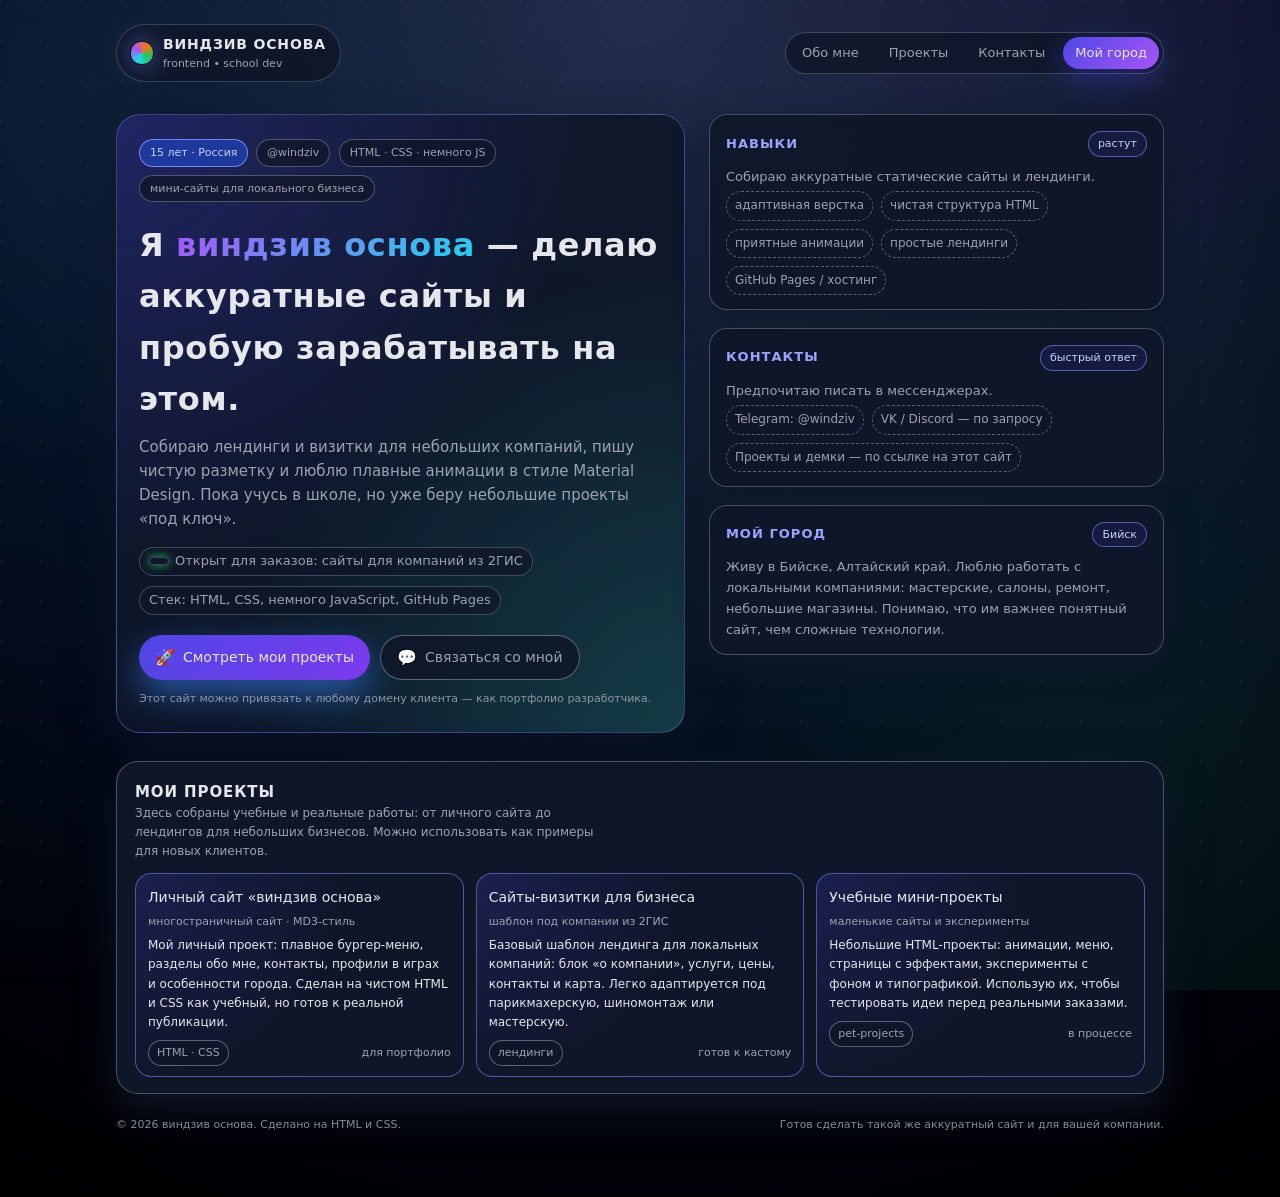
==== index.html @ e1c10ffa "upload index" ====
<!DOCTYPE html>
<html lang="ru">
<head>
  <meta charset="UTF-8" />
  <title>виндзив основа — портфолио</title>
  <meta name="viewport" content="width=device-width, initial-scale=1" />
  <style>
    :root {
      --bg: #050816;
      --bg-elevated: #0b1020;
      --accent: #7c3aed;
      --accent-soft: rgba(124, 58, 237, 0.15);
      --text-main: #e5e7eb;
      --text-muted: #9ca3af;
      --border-soft: rgba(148, 163, 184, 0.3);
      --radius-lg: 18px;
      --radius-full: 999px;
      --shadow-soft: 0 18px 45px rgba(15, 23, 42, 0.75);
      --blur-bg: blur(12px);
    }

    * {
      box-sizing: border-box;
      margin: 0;
      padding: 0;
    }

    body {
      font-family: system-ui, -apple-system, BlinkMacSystemFont, "SF Pro Text",
        "Segoe UI", sans-serif;
      background: radial-gradient(circle at top, #1d243d, #020617 55%, #000 100%);
      color: var(--text-main);
      line-height: 1.6;
      min-height: 100vh;
      -webkit-font-smoothing: antialiased;
      position: relative;
      overflow-x: hidden;
    }

    /* Фон с «частицами» */
    body::before {
      content: "";
      position: fixed;
      inset: -10%;
      background:
        radial-gradient(circle at 10% 20%, rgba(56, 189, 248, 0.14), transparent 55%),
        radial-gradient(circle at 80% 0%, rgba(129, 140, 248, 0.14), transparent 55%),
        radial-gradient(circle at 80% 80%, rgba(52, 211, 153, 0.14), transparent 55%);
      opacity: 0.75;
      pointer-events: none;
      z-index: -2;
    }

    body::after {
      content: "";
      position: fixed;
      inset: 0;
      background-image:
        radial-gradient(circle at 1px 1px, rgba(148, 163, 184, 0.18) 1px, transparent 0);
      background-size: 40px 40px;
      opacity: 0.4;
      pointer-events: none;
      z-index: -1;
    }

    .app-shell {
      max-width: 1080px;
      margin: 0 auto;
      padding: 24px 16px 64px;
    }

    header {
      display: flex;
      align-items: center;
      justify-content: space-between;
      gap: 16px;
      margin-bottom: 32px;
    }

    .logo-pill {
      display: inline-flex;
      align-items: center;
      gap: 10px;
      padding: 8px 14px;
      background: rgba(15, 23, 42, 0.9);
      border-radius: var(--radius-full);
      border: 1px solid var(--border-soft);
      backdrop-filter: var(--blur-bg);
    }

    .logo-mark {
      width: 22px;
      height: 22px;
      border-radius: 10px;
      background: conic-gradient(
        from 210deg,
        #22d3ee,
        #a855f7,
        #f97316,
        #22c55e,
        #22d3ee
      );
      box-shadow: 0 0 0 1px rgba(15, 23, 42, 0.9),
        0 0 25px rgba(129, 140, 248, 0.65);
    }

    .logo-text {
      display: flex;
      flex-direction: column;
    }

    .logo-title {
      font-size: 14px;
      font-weight: 600;
      letter-spacing: 0.06em;
      text-transform: uppercase;
    }

    .logo-sub {
      font-size: 11px;
      color: var(--text-muted);
    }

    nav {
      display: flex;
      align-items: center;
      gap: 6px;
      padding: 4px;
      border-radius: 999px;
      background: rgba(15, 23, 42, 0.85);
      border: 1px solid rgba(148, 163, 184, 0.35);
      backdrop-filter: var(--blur-bg);
    }

    nav a {
      font-size: 13px;
      color: var(--text-muted);
      text-decoration: none;
      padding: 6px 12px;
      border-radius: 999px;
      transition: color 0.2s ease, background 0.2s ease;
    }

    nav a:hover {
      color: #e5e7eb;
      background: rgba(148, 163, 184, 0.18);
    }

    nav a.primary {
      background: linear-gradient(135deg, #4f46e5, #a855f7);
      color: #e5e7eb;
      font-weight: 500;
      box-shadow: 0 10px 30px rgba(79, 70, 229, 0.4);
    }

    main {
      display: grid;
      grid-template-columns: minmax(0, 1.25fr) minmax(0, 1fr);
      gap: 24px;
    }

    @media (max-width: 840px) {
      main {
        grid-template-columns: minmax(0, 1fr);
      }

      header {
        flex-direction: column;
        align-items: flex-start;
      }

      nav {
        width: 100%;
        justify-content: space-between;
      }
    }

    /* Hero блок */
    .hero-card {
      border-radius: 24px;
      padding: 24px 22px;
      background: radial-gradient(circle at top left, rgba(79, 70, 229, 0.3), transparent 55%), 
                  radial-gradient(circle at bottom right, rgba(45, 212, 191, 0.2), transparent 55%), 
                  rgba(15, 23, 42, 0.92);
      border: 1px solid rgba(129, 140, 248, 0.38);
      box-shadow: var(--shadow-soft);
      position: relative;
      overflow: hidden;
    }

    .hero-chip-row {
      display: flex;
      flex-wrap: wrap;
      gap: 8px;
      margin-bottom: 18px;
    }

    .chip {
      font-size: 11px;
      padding: 4px 10px;
      border-radius: 999px;
      border: 1px solid rgba(148, 163, 184, 0.45);
      color: var(--text-muted);
      background: rgba(15, 23, 42, 0.8);
      backdrop-filter: blur(10px);
    }

    .chip.accent {
      border-color: rgba(129, 140, 248, 0.9);
      color: #c7d2fe;
      background: rgba(30, 64, 175, 0.8);
    }

    .hero-title {
      font-size: clamp(26px, 3.1vw, 32px);
      font-weight: 650;
      letter-spacing: 0.02em;
      margin-bottom: 10px;
    }

    .hero-title span {
      background: linear-gradient(135deg, #a855f7, #22d3ee);
      -webkit-background-clip: text;
      color: transparent;
    }

    .hero-subtitle {
      font-size: 15px;
      color: var(--text-muted);
      margin-bottom: 16px;
      max-width: 520px;
    }

    .hero-subtitle strong {
      font-weight: 600;
      color: #e5e7eb;
    }

    .hero-meta {
      display: flex;
      flex-wrap: wrap;
      gap: 10px;
      margin-bottom: 20px;
      font-size: 13px;
      color: var(--text-muted);
    }

    .hero-meta span {
      display: inline-flex;
      align-items: center;
      gap: 6px;
      padding: 3px 9px;
      border-radius: 999px;
      background: rgba(15, 23, 42, 0.75);
      border: 1px solid rgba(148, 163, 184, 0.35);
    }

    .status-dot {
      width: 7px;
      height: 7px;
      border-radius: 999px;
      background: #22c55e;
      box-shadow: 0 0 10px rgba(34, 197, 94, 0.9);
    }

    .hero-actions {
      display: flex;
      flex-wrap: wrap;
      gap: 10px;
      margin-bottom: 10px;
    }

    .btn {
      border-radius: 999px;
      padding: 9px 16px;
      font-size: 14px;
      border: none;
      cursor: pointer;
      display: inline-flex;
      align-items: center;
      gap: 8px;
      text-decoration: none;
      transition: transform 0.15s ease, box-shadow 0.15s ease, background 0.15s ease, opacity 0.15s ease;
      white-space: nowrap;
    }

    .btn-primary {
      background: linear-gradient(135deg, #4f46e5, #7c3aed);
      color: #e5e7eb;
      box-shadow: 0 14px 35px rgba(59, 130, 246, 0.6);
      font-weight: 500;
    }

    .btn-primary:hover {
      transform: translateY(-1px);
      box-shadow: 0 20px 45px rgba(59, 130, 246, 0.75);
    }

    .btn-ghost {
      background: rgba(15, 23, 42, 0.85);
      color: var(--text-muted);
      border: 1px solid rgba(148, 163, 184, 0.55);
    }

    .btn-ghost:hover {
      background: rgba(15, 23, 42, 0.95);
      color: #e5e7eb;
    }

    .btn-icon {
      font-size: 16px;
    }

    .hero-footnote {
      font-size: 11px;
      color: var(--text-muted);
      opacity: 0.9;
    }

    /* Правая колонка */
    .side-column {
      display: flex;
      flex-direction: column;
      gap: 18px;
    }

    .card {
      border-radius: var(--radius-lg);
      padding: 16px 16px 14px;
      background: rgba(15, 23, 42, 0.95);
      border: 1px solid rgba(148, 163, 184, 0.4);
      box-shadow: 0 10px 30px rgba(15, 23, 42, 0.9);
      backdrop-filter: blur(12px);
    }

    .card-header {
      display: flex;
      align-items: center;
      justify-content: space-between;
      margin-bottom: 10px;
      gap: 10px;
    }

    .card-title {
      font-size: 13px;
      font-weight: 600;
      text-transform: uppercase;
      letter-spacing: 0.08em;
      color: #9ca3ff;
    }

    .card-tag {
      font-size: 11px;
      padding: 3px 9px;
      border-radius: 999px;
      background: rgba(79, 70, 229, 0.12);
      border: 1px solid rgba(129, 140, 248, 0.6);
      color: #c7d2fe;
    }

    .card-body {
      font-size: 13px;
      color: var(--text-main);
    }

    .muted {
      color: var(--text-muted);
    }

    .list-plain {
      list-style: none;
      padding: 0;
      margin: 4px 0 0;
      display: flex;
      flex-wrap: wrap;
      gap: 8px;
    }

    .list-plain li {
      font-size: 12px;
      padding: 4px 8px;
      border-radius: 999px;
      background: rgba(15, 23, 42, 0.9);
      border: 1px dashed rgba(148, 163, 184, 0.55);
      color: var(--text-muted);
    }

    /* Секция проектов */
    .section {
      margin-top: 28px;
      border-radius: 22px;
      padding: 18px 18px 16px;
      background: rgba(15, 23, 42, 0.96);
      border: 1px solid rgba(148, 163, 184, 0.45);
      box-shadow: 0 16px 40px rgba(15, 23, 42, 0.9);
      backdrop-filter: blur(14px);
    }

    .section-header {
      display: flex;
      align-items: center;
      justify-content: space-between;
      gap: 10px;
      margin-bottom: 12px;
    }

    .section-title {
      font-size: 15px;
      font-weight: 600;
      letter-spacing: 0.06em;
      text-transform: uppercase;
    }

    .section-sub {
      font-size: 12px;
      color: var(--text-muted);
      max-width: 480px;
    }

    .projects-grid {
      display: grid;
      grid-template-columns: repeat(auto-fit, minmax(230px, 1fr));
      gap: 12px;
      margin-top: 10px;
    }

    .project-card {
      position: relative;
      border-radius: 16px;
      padding: 12px 12px 10px;
      background: radial-gradient(circle at top left, rgba(79, 70, 229, 0.2), transparent 55%),
                  rgba(15, 23, 42, 0.98);
      border: 1px solid rgba(129, 140, 248, 0.55);
      overflow: hidden;
    }

    .project-name {
      font-size: 14px;
      font-weight: 500;
      margin-bottom: 4px;
    }

    .project-type {
      font-size: 11px;
      color: var(--text-muted);
      margin-bottom: 6px;
    }

    .project-desc {
      font-size: 12px;
      color: var(--text-main);
      margin-bottom: 8px;
    }

    .project-meta {
      display: flex;
      justify-content: space-between;
      align-items: center;
      font-size: 11px;
      color: var(--text-muted);
    }

    .pill {
      padding: 3px 8px;
      border-radius: 999px;
      background: rgba(15, 23, 42, 0.9);
      border: 1px solid rgba(148, 163, 184, 0.55);
    }

    .links-row {
      display: flex;
      flex-wrap: wrap;
      gap: 6px;
      margin-top: 6px;
    }

    .link-chip {
      font-size: 11px;
      padding: 3px 9px;
      border-radius: 999px;
      color: #c7d2fe;
      background: rgba(30, 64, 175, 0.85);
      border: 1px solid rgba(129, 140, 248, 0.8);
      text-decoration: none;
    }

    .link-chip:hover {
      opacity: 0.9;
    }

    footer {
      margin-top: 22px;
      font-size: 11px;
      color: var(--text-muted);
      display: flex;
      align-items: center;
      justify-content: space-between;
      gap: 10px;
      opacity: 0.85;
    }

    footer a {
      color: #a5b4fc;
      text-decoration: none;
      font-size: 11px;
    }

    footer a:hover {
      text-decoration: underline;
    }
  </style>
</head>
<body>
  <div class="app-shell">
    <header>
      <div class="logo-pill">
        <div class="logo-mark"></div>
        <div class="logo-text">
          <span class="logo-title">виндзив основа</span>
          <span class="logo-sub">frontend • school dev</span>
        </div>
      </div>
      <nav>
        <a href="#about">Обо мне</a>
        <a href="#projects">Проекты</a>
        <a href="#contact">Контакты</a>
        <a href="#city" class="primary">Мой город</a>
      </nav>
    </header>

    <main>
      <!-- Левая большая карточка -->
      <section class="hero-card" id="about">
        <div class="hero-chip-row">
          <span class="chip accent">15 лет · Россия</span>
          <span class="chip">@windziv</span>
          <span class="chip">HTML · CSS · немного JS</span>
          <span class="chip">мини‑сайты для локального бизнеса</span>
        </div>

        <h1 class="hero-title">
          Я <span>виндзив основа</span> — делаю аккуратные сайты и пробую зарабатывать на этом.
        </h1>
        <p class="hero-subtitle">
          Собираю лендинги и визитки для небольших компаний, пишу чистую разметку и люблю
          плавные анимации в стиле Material Design. Пока учусь в школе, но уже беру
          небольшие проекты «под ключ».
        </p>

        <div class="hero-meta">
          <span>
            <span class="status-dot"></span>
            Открыт для заказов: сайты для компаний из 2ГИС
          </span>
          <span>Стек: HTML, CSS, немного JavaScript, GitHub Pages</span>
        </div>

        <div class="hero-actions">
          <a href="#projects" class="btn btn-primary">
            <span class="btn-icon">🚀</span>
            <span>Смотреть мои проекты</span>
          </a>
          <a href="#contact" class="btn btn-ghost">
            <span class="btn-icon">💬</span>
            <span>Связаться со мной</span>
          </a>
        </div>

        <p class="hero-footnote">
          Этот сайт можно привязать к любому домену клиента — как портфолио разработчика.
        </p>
      </section>

      <!-- Правая колонка -->
      <aside class="side-column">
        <div class="card">
          <div class="card-header">
            <h2 class="card-title">Навыки</h2>
            <span class="card-tag">растут</span>
          </div>
          <div class="card-body">
            <p class="muted">Собираю аккуратные статические сайты и лендинги.</p>
            <ul class="list-plain">
              <li>адаптивная верстка</li>
              <li>чистая структура HTML</li>
              <li>приятные анимации</li>
              <li>простые лендинги</li>
              <li>GitHub Pages / хостинг</li>
            </ul>
          </div>
        </div>

        <div class="card" id="contact">
          <div class="card-header">
            <h2 class="card-title">Контакты</h2>
            <span class="card-tag">быстрый ответ</span>
          </div>
          <div class="card-body">
            <p class="muted">Предпочитаю писать в мессенджерах.</p>
            <ul class="list-plain">
              <li>Telegram: @windziv</li>
              <li>VK / Discord — по запросу</li>
              <li>Проекты и демки — по ссылке на этот сайт</li>
            </ul>
          </div>
        </div>

        <div class="card" id="city">
          <div class="card-header">
            <h2 class="card-title">Мой город</h2>
            <span class="card-tag">Бийск</span>
          </div>
          <div class="card-body">
            <p class="muted">
              Живу в Бийске, Алтайский край. Люблю работать с локальными компаниями: 
              мастерские, салоны, ремонт, небольшие магазины. Понимаю, что им важнее
              понятный сайт, чем сложные технологии.
            </p>
          </div>
        </div>
      </aside>
    </main>

    <!-- Секция проектов -->
    <section class="section" id="projects">
      <div class="section-header">
        <div>
          <h2 class="section-title">Мои проекты</h2>
          <p class="section-sub">
            Здесь собраны учебные и реальные работы: от личного сайта до лендингов
            для небольших бизнесов. Можно использовать как примеры для новых клиентов.
          </p>
        </div>
      </div>

      <div class="projects-grid">
        <article class="project-card">
          <h3 class="project-name">Личный сайт «виндзив основа»</h3>
          <p class="project-type">многостраничный сайт · MD3‑стиль</p>
          <p class="project-desc">
            Мой личный проект: плавное бургер‑меню, разделы обо мне, контакты, профили
            в играх и особенности города. Сделан на чистом HTML и CSS как учебный,
            но готов к реальной публикации.
          </p>
          <div class="project-meta">
            <span class="pill">HTML · CSS</span>
            <span>для портфолио</span>
          </div>
        </article>

        <article class="project-card">
          <h3 class="project-name">Сайты‑визитки для бизнеса</h3>
          <p class="project-type">шаблон под компании из 2ГИС</p>
          <p class="project-desc">
            Базовый шаблон лендинга для локальных компаний: блок «о компании»,
            услуги, цены, контакты и карта. Легко адаптируется под парикмахерскую,
            шиномонтаж или мастерскую.
          </p>
          <div class="project-meta">
            <span class="pill">лендинги</span>
            <span>готов к кастому</span>
          </div>
        </article>

        <article class="project-card">
          <h3 class="project-name">Учебные мини‑проекты</h3>
          <p class="project-type">маленькие сайты и эксперименты</p>
          <p class="project-desc">
            Небольшие HTML‑проекты: анимации, меню, страницы с эффектами,
            эксперименты с фоном и типографикой. Использую их, чтобы тестировать
            идеи перед реальными заказами.
          </p>
          <div class="project-meta">
            <span class="pill">pet‑projects</span>
            <span>в процессе</span>
          </div>
        </article>
      </div>
    </section>

    <footer>
      <span>© <span id="year"></span> виндзив основа. Сделано на HTML и CSS.</span>
      <span>Готов сделать такой же аккуратный сайт и для вашей компании.</span>
    </footer>
  </div>

  <script>
    // Текущий год в футере
    document.getElementById("year").textContent = new Date().getFullYear();
  </script>
</body>
</html>
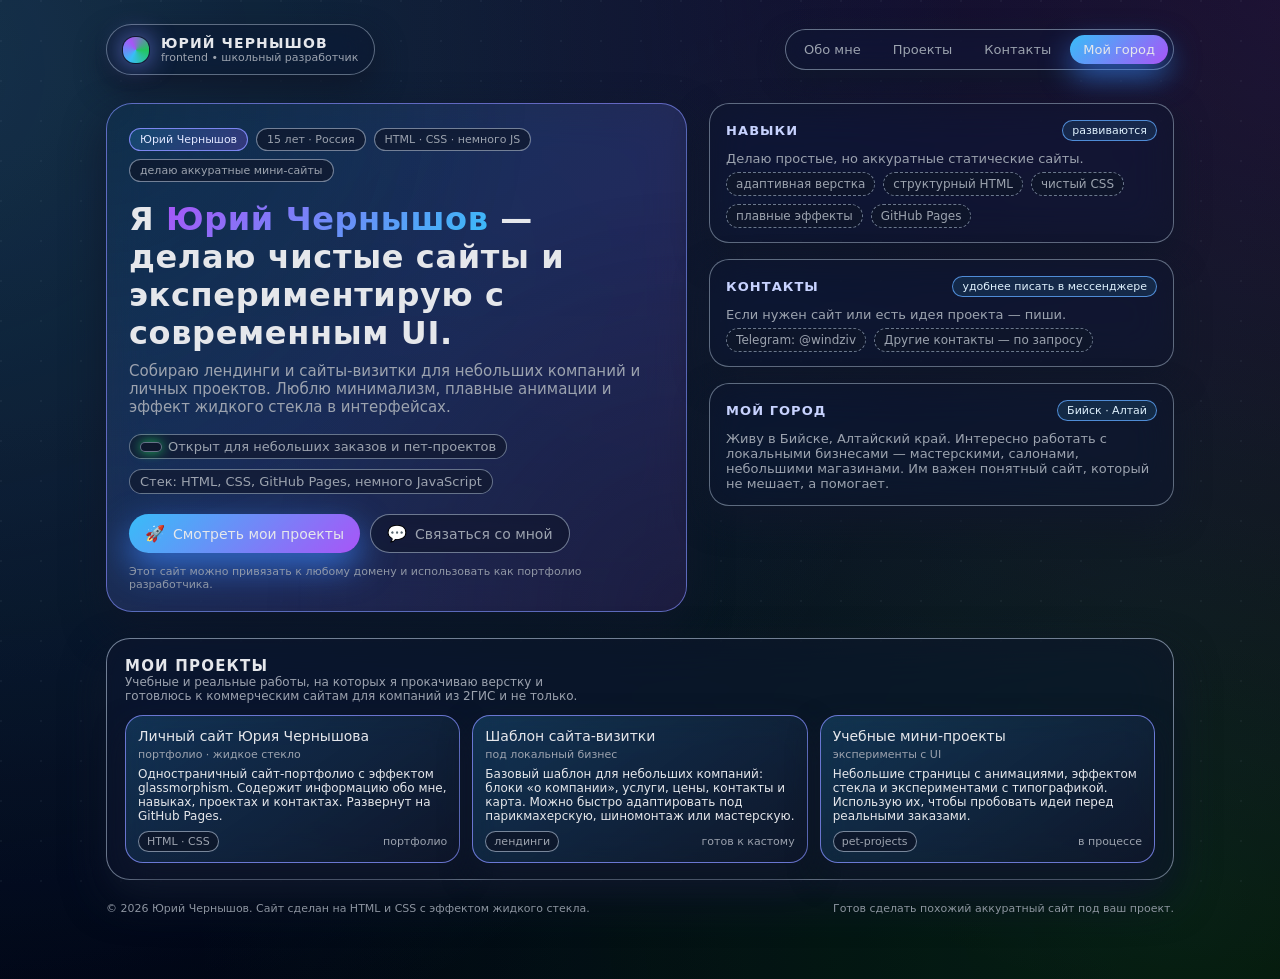
==== commit 648282ba: "index upload" ====
--- a/index.html
+++ b/index.html
@@ -2,53 +2,53 @@
 <html lang="ru">
 <head>
   <meta charset="UTF-8" />
-  <title>виндзив основа — портфолио</title>
+  <title>Юрий Чернышов — портфолио</title>
   <meta name="viewport" content="width=device-width, initial-scale=1" />
   <style>
     :root {
-      --bg: #050816;
-      --bg-elevated: #0b1020;
-      --accent: #7c3aed;
-      --accent-soft: rgba(124, 58, 237, 0.15);
+      --bg-main: #020617;
+      --accent-1: #38bdf8;
+      --accent-2: #a855f7;
+      --accent-3: #22c55e;
       --text-main: #e5e7eb;
       --text-muted: #9ca3af;
-      --border-soft: rgba(148, 163, 184, 0.3);
-      --radius-lg: 18px;
-      --radius-full: 999px;
-      --shadow-soft: 0 18px 45px rgba(15, 23, 42, 0.75);
-      --blur-bg: blur(12px);
+      --glass-bg: rgba(15, 23, 42, 0.55);
+      --glass-border: rgba(148, 163, 184, 0.6);
+      --radius-lg: 20px;
+      --radius-pill: 999px;
+      --shadow-soft: 0 18px 40px rgba(15, 23, 42, 0.85);
     }
 
     * {
-      box-sizing: border-box;
       margin: 0;
       padding: 0;
+      box-sizing: border-box;
     }
 
     body {
       font-family: system-ui, -apple-system, BlinkMacSystemFont, "SF Pro Text",
         "Segoe UI", sans-serif;
-      background: radial-gradient(circle at top, #1d243d, #020617 55%, #000 100%);
+      min-height: 100vh;
+      background:
+        radial-gradient(circle at top left, #0f172a, #020617 55%, #000 100%);
       color: var(--text-main);
-      line-height: 1.6;
-      min-height: 100vh;
       -webkit-font-smoothing: antialiased;
+      overflow-x: hidden;
       position: relative;
-      overflow-x: hidden;
-    }
-
-    /* Фон с «частицами» */
+    }
+
+    /* Фон под стеклом */
     body::before {
       content: "";
       position: fixed;
-      inset: -10%;
+      inset: -20%;
       background:
-        radial-gradient(circle at 10% 20%, rgba(56, 189, 248, 0.14), transparent 55%),
-        radial-gradient(circle at 80% 0%, rgba(129, 140, 248, 0.14), transparent 55%),
-        radial-gradient(circle at 80% 80%, rgba(52, 211, 153, 0.14), transparent 55%);
+        radial-gradient(circle at 10% 20%, rgba(56, 189, 248, 0.22), transparent 55%),
+        radial-gradient(circle at 90% 10%, rgba(168, 85, 247, 0.25), transparent 55%),
+        radial-gradient(circle at 80% 85%, rgba(34, 197, 94, 0.22), transparent 55%);
       opacity: 0.75;
+      z-index: -2;
       pointer-events: none;
-      z-index: -2;
     }
 
     body::after {
@@ -59,49 +59,51 @@
         radial-gradient(circle at 1px 1px, rgba(148, 163, 184, 0.18) 1px, transparent 0);
       background-size: 40px 40px;
       opacity: 0.4;
+      z-index: -1;
       pointer-events: none;
-      z-index: -1;
     }
 
     .app-shell {
-      max-width: 1080px;
+      max-width: 1100px;
       margin: 0 auto;
       padding: 24px 16px 64px;
     }
 
+    /* Верхняя панель */
     header {
       display: flex;
       align-items: center;
       justify-content: space-between;
       gap: 16px;
-      margin-bottom: 32px;
-    }
-
-    .logo-pill {
+      margin-bottom: 28px;
+    }
+
+    .logo-glass {
       display: inline-flex;
       align-items: center;
-      gap: 10px;
-      padding: 8px 14px;
-      background: rgba(15, 23, 42, 0.9);
-      border-radius: var(--radius-full);
-      border: 1px solid var(--border-soft);
-      backdrop-filter: var(--blur-bg);
+      gap: 12px;
+      padding: 10px 16px;
+      border-radius: var(--radius-pill);
+      background: rgba(15, 23, 42, 0.55);
+      border: 1px solid var(--glass-border);
+      box-shadow: 0 14px 30px rgba(15, 23, 42, 0.9);
+      backdrop-filter: blur(18px) saturate(150%);
+      -webkit-backdrop-filter: blur(18px) saturate(150%);
     }
 
     .logo-mark {
-      width: 22px;
-      height: 22px;
-      border-radius: 10px;
-      background: conic-gradient(
-        from 210deg,
-        #22d3ee,
-        #a855f7,
-        #f97316,
-        #22c55e,
-        #22d3ee
-      );
-      box-shadow: 0 0 0 1px rgba(15, 23, 42, 0.9),
-        0 0 25px rgba(129, 140, 248, 0.65);
+      width: 26px;
+      height: 26px;
+      border-radius: 12px;
+      background:
+        conic-gradient(from 210deg,
+          var(--accent-1),
+          var(--accent-2),
+          var(--accent-3),
+          var(--accent-1));
+      box-shadow:
+        0 0 0 1px rgba(15, 23, 42, 0.9),
+        0 0 26px rgba(129, 140, 248, 0.9);
     }
 
     .logo-text {
@@ -112,7 +114,7 @@
     .logo-title {
       font-size: 14px;
       font-weight: 600;
-      letter-spacing: 0.06em;
+      letter-spacing: 0.08em;
       text-transform: uppercase;
     }
 
@@ -123,47 +125,38 @@
 
     nav {
       display: flex;
-      align-items: center;
       gap: 6px;
-      padding: 4px;
-      border-radius: 999px;
-      background: rgba(15, 23, 42, 0.85);
-      border: 1px solid rgba(148, 163, 184, 0.35);
-      backdrop-filter: var(--blur-bg);
+      padding: 5px;
+      border-radius: var(--radius-pill);
+      background: rgba(15, 23, 42, 0.5);
+      border: 1px solid rgba(148, 163, 184, 0.65);
+      box-shadow: 0 10px 26px rgba(15, 23, 42, 0.85);
+      backdrop-filter: blur(16px) saturate(150%);
+      -webkit-backdrop-filter: blur(16px) saturate(150%);
     }
 
     nav a {
       font-size: 13px;
       color: var(--text-muted);
       text-decoration: none;
-      padding: 6px 12px;
-      border-radius: 999px;
-      transition: color 0.2s ease, background 0.2s ease;
+      padding: 7px 13px;
+      border-radius: var(--radius-pill);
+      transition: background 0.18s ease, color 0.18s ease, transform 0.18s ease;
     }
 
     nav a:hover {
+      background: rgba(15, 23, 42, 0.9);
       color: #e5e7eb;
-      background: rgba(148, 163, 184, 0.18);
+      transform: translateY(-1px);
     }
 
     nav a.primary {
-      background: linear-gradient(135deg, #4f46e5, #a855f7);
+      background: linear-gradient(135deg, var(--accent-1), var(--accent-2));
       color: #e5e7eb;
-      font-weight: 500;
-      box-shadow: 0 10px 30px rgba(79, 70, 229, 0.4);
-    }
-
-    main {
-      display: grid;
-      grid-template-columns: minmax(0, 1.25fr) minmax(0, 1fr);
-      gap: 24px;
-    }
-
-    @media (max-width: 840px) {
-      main {
-        grid-template-columns: minmax(0, 1fr);
-      }
-
+      box-shadow: 0 12px 30px rgba(59, 130, 246, 0.7);
+    }
+
+    @media (max-width: 780px) {
       header {
         flex-direction: column;
         align-items: flex-start;
@@ -175,20 +168,50 @@
       }
     }
 
-    /* Hero блок */
-    .hero-card {
-      border-radius: 24px;
-      padding: 24px 22px;
-      background: radial-gradient(circle at top left, rgba(79, 70, 229, 0.3), transparent 55%), 
-                  radial-gradient(circle at bottom right, rgba(45, 212, 191, 0.2), transparent 55%), 
-                  rgba(15, 23, 42, 0.92);
-      border: 1px solid rgba(129, 140, 248, 0.38);
+    /* Основная сетка */
+    main {
+      display: grid;
+      grid-template-columns: minmax(0, 1.25fr) minmax(0, 1fr);
+      gap: 22px;
+    }
+
+    @media (max-width: 900px) {
+      main {
+        grid-template-columns: minmax(0, 1fr);
+      }
+    }
+
+    /* Жидкое стекло: hero */
+    .hero-glass {
+      border-radius: 26px;
+      padding: 24px 22px 20px;
+      background: linear-gradient(
+          135deg,
+          rgba(56, 189, 248, 0.17),
+          rgba(168, 85, 247, 0.2)
+        ),
+        rgba(15, 23, 42, 0.4);
+      border: 1px solid rgba(129, 140, 248, 0.65);
       box-shadow: var(--shadow-soft);
+      backdrop-filter: blur(22px) saturate(170%);
+      -webkit-backdrop-filter: blur(22px) saturate(170%);
       position: relative;
       overflow: hidden;
     }
 
-    .hero-chip-row {
+    .hero-glass::after {
+      content: "";
+      position: absolute;
+      inset: 0;
+      background:
+        radial-gradient(circle at 0% 0%, rgba(15, 23, 42, 0.45), transparent 55%),
+        radial-gradient(circle at 100% 100%, rgba(15, 23, 42, 0.55), transparent 55%);
+      opacity: 0.8;
+      pointer-events: none;
+      z-index: -1;
+    }
+
+    .hero-chips {
       display: flex;
       flex-wrap: wrap;
       gap: 8px;
@@ -198,28 +221,29 @@
     .chip {
       font-size: 11px;
       padding: 4px 10px;
-      border-radius: 999px;
-      border: 1px solid rgba(148, 163, 184, 0.45);
-      color: var(--text-muted);
-      background: rgba(15, 23, 42, 0.8);
-      backdrop-filter: blur(10px);
+      border-radius: var(--radius-pill);
+      border: 1px solid rgba(148, 163, 184, 0.75);
+      color: var(--text-muted);
+      background: rgba(15, 23, 42, 0.75);
+      backdrop-filter: blur(14px) saturate(150%);
+      -webkit-backdrop-filter: blur(14px) saturate(150%);
     }
 
     .chip.accent {
-      border-color: rgba(129, 140, 248, 0.9);
-      color: #c7d2fe;
-      background: rgba(30, 64, 175, 0.8);
+      border-color: rgba(129, 140, 248, 0.95);
+      color: #e0e7ff;
+      background: linear-gradient(135deg, rgba(56, 189, 248, 0.18), rgba(168, 85, 247, 0.24));
     }
 
     .hero-title {
-      font-size: clamp(26px, 3.1vw, 32px);
+      font-size: clamp(26px, 3.2vw, 32px);
       font-weight: 650;
       letter-spacing: 0.02em;
       margin-bottom: 10px;
     }
 
     .hero-title span {
-      background: linear-gradient(135deg, #a855f7, #22d3ee);
+      background: linear-gradient(135deg, var(--accent-2), var(--accent-1));
       -webkit-background-clip: text;
       color: transparent;
     }
@@ -227,13 +251,8 @@
     .hero-subtitle {
       font-size: 15px;
       color: var(--text-muted);
-      margin-bottom: 16px;
+      margin-bottom: 18px;
       max-width: 520px;
-    }
-
-    .hero-subtitle strong {
-      font-weight: 600;
-      color: #e5e7eb;
     }
 
     .hero-meta {
@@ -249,10 +268,12 @@
       display: inline-flex;
       align-items: center;
       gap: 6px;
-      padding: 3px 9px;
-      border-radius: 999px;
-      background: rgba(15, 23, 42, 0.75);
-      border: 1px solid rgba(148, 163, 184, 0.35);
+      padding: 4px 10px;
+      border-radius: var(--radius-pill);
+      background: rgba(15, 23, 42, 0.7);
+      border: 1px solid rgba(148, 163, 184, 0.65);
+      backdrop-filter: blur(14px) saturate(130%);
+      -webkit-backdrop-filter: blur(14px) saturate(130%);
     }
 
     .status-dot {
@@ -260,18 +281,18 @@
       height: 7px;
       border-radius: 999px;
       background: #22c55e;
-      box-shadow: 0 0 10px rgba(34, 197, 94, 0.9);
+      box-shadow: 0 0 12px rgba(34, 197, 94, 0.95);
     }
 
     .hero-actions {
       display: flex;
       flex-wrap: wrap;
       gap: 10px;
-      margin-bottom: 10px;
+      margin-bottom: 12px;
     }
 
     .btn {
-      border-radius: 999px;
+      border-radius: var(--radius-pill);
       padding: 9px 16px;
       font-size: 14px;
       border: none;
@@ -285,25 +306,29 @@
     }
 
     .btn-primary {
-      background: linear-gradient(135deg, #4f46e5, #7c3aed);
+      background: linear-gradient(135deg, var(--accent-1), var(--accent-2));
       color: #e5e7eb;
-      box-shadow: 0 14px 35px rgba(59, 130, 246, 0.6);
+      box-shadow: 0 14px 34px rgba(59, 130, 246, 0.75);
       font-weight: 500;
+      backdrop-filter: blur(14px) saturate(170%);
+      -webkit-backdrop-filter: blur(14px) saturate(170%);
     }
 
     .btn-primary:hover {
       transform: translateY(-1px);
-      box-shadow: 0 20px 45px rgba(59, 130, 246, 0.75);
+      box-shadow: 0 18px 40px rgba(59, 130, 246, 0.9);
     }
 
     .btn-ghost {
-      background: rgba(15, 23, 42, 0.85);
-      color: var(--text-muted);
-      border: 1px solid rgba(148, 163, 184, 0.55);
+      background: rgba(15, 23, 42, 0.72);
+      color: var(--text-muted);
+      border: 1px solid rgba(148, 163, 184, 0.7);
+      backdrop-filter: blur(14px) saturate(150%);
+      -webkit-backdrop-filter: blur(14px) saturate(150%);
     }
 
     .btn-ghost:hover {
-      background: rgba(15, 23, 42, 0.95);
+      background: rgba(15, 23, 42, 0.9);
       color: #e5e7eb;
     }
 
@@ -321,41 +346,42 @@
     .side-column {
       display: flex;
       flex-direction: column;
-      gap: 18px;
-    }
-
-    .card {
+      gap: 16px;
+    }
+
+    .card-glass {
       border-radius: var(--radius-lg);
       padding: 16px 16px 14px;
-      background: rgba(15, 23, 42, 0.95);
-      border: 1px solid rgba(148, 163, 184, 0.4);
-      box-shadow: 0 10px 30px rgba(15, 23, 42, 0.9);
-      backdrop-filter: blur(12px);
+      background: var(--glass-bg);
+      border: 1px solid var(--glass-border);
+      box-shadow: 0 14px 32px rgba(15, 23, 42, 0.9);
+      backdrop-filter: blur(20px) saturate(160%);
+      -webkit-backdrop-filter: blur(20px) saturate(160%);
     }
 
     .card-header {
       display: flex;
       align-items: center;
       justify-content: space-between;
+      gap: 10px;
       margin-bottom: 10px;
-      gap: 10px;
     }
 
     .card-title {
       font-size: 13px;
       font-weight: 600;
+      letter-spacing: 0.08em;
       text-transform: uppercase;
-      letter-spacing: 0.08em;
-      color: #9ca3ff;
+      color: #c7d2fe;
     }
 
     .card-tag {
       font-size: 11px;
       padding: 3px 9px;
-      border-radius: 999px;
-      background: rgba(79, 70, 229, 0.12);
-      border: 1px solid rgba(129, 140, 248, 0.6);
-      color: #c7d2fe;
+      border-radius: var(--radius-pill);
+      background: rgba(56, 189, 248, 0.12);
+      border: 1px solid rgba(96, 165, 250, 0.8);
+      color: #e0f2fe;
     }
 
     .card-body {
@@ -369,36 +395,37 @@
 
     .list-plain {
       list-style: none;
-      padding: 0;
-      margin: 4px 0 0;
       display: flex;
       flex-wrap: wrap;
       gap: 8px;
+      margin-top: 6px;
     }
 
     .list-plain li {
       font-size: 12px;
-      padding: 4px 8px;
-      border-radius: 999px;
-      background: rgba(15, 23, 42, 0.9);
-      border: 1px dashed rgba(148, 163, 184, 0.55);
+      padding: 4px 9px;
+      border-radius: var(--radius-pill);
+      border: 1px dashed rgba(148, 163, 184, 0.7);
+      background: rgba(15, 23, 42, 0.75);
+      backdrop-filter: blur(14px);
+      -webkit-backdrop-filter: blur(14px);
       color: var(--text-muted);
     }
 
     /* Секция проектов */
-    .section {
-      margin-top: 28px;
-      border-radius: 22px;
+    .section-glass {
+      margin-top: 26px;
+      border-radius: 24px;
       padding: 18px 18px 16px;
-      background: rgba(15, 23, 42, 0.96);
-      border: 1px solid rgba(148, 163, 184, 0.45);
-      box-shadow: 0 16px 40px rgba(15, 23, 42, 0.9);
-      backdrop-filter: blur(14px);
+      background: rgba(15, 23, 42, 0.6);
+      border: 1px solid rgba(148, 163, 184, 0.75);
+      box-shadow: 0 18px 42px rgba(15, 23, 42, 0.95);
+      backdrop-filter: blur(24px) saturate(170%);
+      -webkit-backdrop-filter: blur(24px) saturate(170%);
     }
 
     .section-header {
       display: flex;
-      align-items: center;
       justify-content: space-between;
       gap: 10px;
       margin-bottom: 12px;
@@ -407,31 +434,35 @@
     .section-title {
       font-size: 15px;
       font-weight: 600;
-      letter-spacing: 0.06em;
+      letter-spacing: 0.08em;
       text-transform: uppercase;
     }
 
     .section-sub {
       font-size: 12px;
       color: var(--text-muted);
-      max-width: 480px;
+      max-width: 470px;
     }
 
     .projects-grid {
       display: grid;
       grid-template-columns: repeat(auto-fit, minmax(230px, 1fr));
       gap: 12px;
-      margin-top: 10px;
+      margin-top: 8px;
     }
 
     .project-card {
-      position: relative;
-      border-radius: 16px;
+      border-radius: 18px;
       padding: 12px 12px 10px;
-      background: radial-gradient(circle at top left, rgba(79, 70, 229, 0.2), transparent 55%),
-                  rgba(15, 23, 42, 0.98);
-      border: 1px solid rgba(129, 140, 248, 0.55);
-      overflow: hidden;
+      background: linear-gradient(
+          145deg,
+          rgba(56, 189, 248, 0.18),
+          rgba(15, 23, 42, 0.85)
+        );
+      border: 1px solid rgba(129, 140, 248, 0.8);
+      box-shadow: 0 14px 30px rgba(15, 23, 42, 0.95);
+      backdrop-filter: blur(18px) saturate(160%);
+      -webkit-backdrop-filter: blur(18px) saturate(160%);
     }
 
     .project-name {
@@ -448,44 +479,23 @@
 
     .project-desc {
       font-size: 12px;
+      margin-bottom: 8px;
       color: var(--text-main);
-      margin-bottom: 8px;
     }
 
     .project-meta {
       display: flex;
       justify-content: space-between;
+      font-size: 11px;
+      color: var(--text-muted);
       align-items: center;
-      font-size: 11px;
-      color: var(--text-muted);
     }
 
     .pill {
       padding: 3px 8px;
-      border-radius: 999px;
-      background: rgba(15, 23, 42, 0.9);
-      border: 1px solid rgba(148, 163, 184, 0.55);
-    }
-
-    .links-row {
-      display: flex;
-      flex-wrap: wrap;
-      gap: 6px;
-      margin-top: 6px;
-    }
-
-    .link-chip {
-      font-size: 11px;
-      padding: 3px 9px;
-      border-radius: 999px;
-      color: #c7d2fe;
-      background: rgba(30, 64, 175, 0.85);
-      border: 1px solid rgba(129, 140, 248, 0.8);
-      text-decoration: none;
-    }
-
-    .link-chip:hover {
-      opacity: 0.9;
+      border-radius: var(--radius-pill);
+      background: rgba(15, 23, 42, 0.85);
+      border: 1px solid rgba(148, 163, 184, 0.8);
     }
 
     footer {
@@ -493,10 +503,9 @@
       font-size: 11px;
       color: var(--text-muted);
       display: flex;
-      align-items: center;
       justify-content: space-between;
       gap: 10px;
-      opacity: 0.85;
+      opacity: 0.9;
     }
 
     footer a {
@@ -507,17 +516,32 @@
 
     footer a:hover {
       text-decoration: underline;
+    }
+
+    @media (max-width: 600px) {
+      .hero-glass {
+        padding: 20px 16px;
+      }
+
+      .section-glass {
+        padding: 16px 14px;
+      }
+
+      footer {
+        flex-direction: column;
+        align-items: flex-start;
+      }
     }
   </style>
 </head>
 <body>
   <div class="app-shell">
     <header>
-      <div class="logo-pill">
+      <div class="logo-glass">
         <div class="logo-mark"></div>
         <div class="logo-text">
-          <span class="logo-title">виндзив основа</span>
-          <span class="logo-sub">frontend • school dev</span>
+          <span class="logo-title">Юрий Чернышов</span>
+          <span class="logo-sub">frontend • школьный разработчик</span>
         </div>
       </div>
       <nav>
@@ -529,30 +553,29 @@
     </header>
 
     <main>
-      <!-- Левая большая карточка -->
-      <section class="hero-card" id="about">
-        <div class="hero-chip-row">
-          <span class="chip accent">15 лет · Россия</span>
-          <span class="chip">@windziv</span>
+      <!-- Левая стеклянная карточка -->
+      <section class="hero-glass" id="about">
+        <div class="hero-chips">
+          <span class="chip accent">Юрий Чернышов</span>
+          <span class="chip">15 лет · Россия</span>
           <span class="chip">HTML · CSS · немного JS</span>
-          <span class="chip">мини‑сайты для локального бизнеса</span>
+          <span class="chip">делаю аккуратные мини‑сайты</span>
         </div>
 
         <h1 class="hero-title">
-          Я <span>виндзив основа</span> — делаю аккуратные сайты и пробую зарабатывать на этом.
+          Я <span>Юрий Чернышов</span> — делаю чистые сайты и экспериментирую с современным UI.
         </h1>
         <p class="hero-subtitle">
-          Собираю лендинги и визитки для небольших компаний, пишу чистую разметку и люблю
-          плавные анимации в стиле Material Design. Пока учусь в школе, но уже беру
-          небольшие проекты «под ключ».
+          Собираю лендинги и сайты‑визитки для небольших компаний и личных проектов.
+          Люблю минимализм, плавные анимации и эффект жидкого стекла в интерфейсах.
         </p>
 
         <div class="hero-meta">
           <span>
             <span class="status-dot"></span>
-            Открыт для заказов: сайты для компаний из 2ГИС
+            Открыт для небольших заказов и пет‑проектов
           </span>
-          <span>Стек: HTML, CSS, немного JavaScript, GitHub Pages</span>
+          <span>Стек: HTML, CSS, GitHub Pages, немного JavaScript</span>
         </div>
 
         <div class="hero-actions">
@@ -567,93 +590,91 @@
         </div>
 
         <p class="hero-footnote">
-          Этот сайт можно привязать к любому домену клиента — как портфолио разработчика.
+          Этот сайт можно привязать к любому домену и использовать как портфолио разработчика.
         </p>
       </section>
 
       <!-- Правая колонка -->
       <aside class="side-column">
-        <div class="card">
+        <div class="card-glass">
           <div class="card-header">
             <h2 class="card-title">Навыки</h2>
-            <span class="card-tag">растут</span>
+            <span class="card-tag">развиваются</span>
           </div>
           <div class="card-body">
-            <p class="muted">Собираю аккуратные статические сайты и лендинги.</p>
+            <p class="muted">Делаю простые, но аккуратные статические сайты.</p>
             <ul class="list-plain">
               <li>адаптивная верстка</li>
-              <li>чистая структура HTML</li>
-              <li>приятные анимации</li>
-              <li>простые лендинги</li>
-              <li>GitHub Pages / хостинг</li>
+              <li>структурный HTML</li>
+              <li>чистый CSS</li>
+              <li>плавные эффекты</li>
+              <li>GitHub Pages</li>
             </ul>
           </div>
         </div>
 
-        <div class="card" id="contact">
+        <div class="card-glass" id="contact">
           <div class="card-header">
             <h2 class="card-title">Контакты</h2>
-            <span class="card-tag">быстрый ответ</span>
+            <span class="card-tag">удобнее писать в мессенджере</span>
           </div>
           <div class="card-body">
-            <p class="muted">Предпочитаю писать в мессенджерах.</p>
+            <p class="muted">Если нужен сайт или есть идея проекта — пиши.</p>
             <ul class="list-plain">
               <li>Telegram: @windziv</li>
-              <li>VK / Discord — по запросу</li>
-              <li>Проекты и демки — по ссылке на этот сайт</li>
+              <li>Другие контакты — по запросу</li>
             </ul>
           </div>
         </div>
 
-        <div class="card" id="city">
+        <div class="card-glass" id="city">
           <div class="card-header">
             <h2 class="card-title">Мой город</h2>
-            <span class="card-tag">Бийск</span>
+            <span class="card-tag">Бийск · Алтай</span>
           </div>
           <div class="card-body">
             <p class="muted">
-              Живу в Бийске, Алтайский край. Люблю работать с локальными компаниями: 
-              мастерские, салоны, ремонт, небольшие магазины. Понимаю, что им важнее
-              понятный сайт, чем сложные технологии.
+              Живу в Бийске, Алтайский край. Интересно работать с локальными
+              бизнесами — мастерскими, салонами, небольшими магазинами. Им
+              важен понятный сайт, который не мешает, а помогает.
             </p>
           </div>
         </div>
       </aside>
     </main>
 
-    <!-- Секция проектов -->
-    <section class="section" id="projects">
+    <!-- Проекты -->
+    <section class="section-glass" id="projects">
       <div class="section-header">
         <div>
           <h2 class="section-title">Мои проекты</h2>
           <p class="section-sub">
-            Здесь собраны учебные и реальные работы: от личного сайта до лендингов
-            для небольших бизнесов. Можно использовать как примеры для новых клиентов.
+            Учебные и реальные работы, на которых я прокачиваю верстку
+            и готовлюсь к коммерческим сайтам для компаний из 2ГИС и не только.
           </p>
         </div>
       </div>
 
       <div class="projects-grid">
         <article class="project-card">
-          <h3 class="project-name">Личный сайт «виндзив основа»</h3>
-          <p class="project-type">многостраничный сайт · MD3‑стиль</p>
+          <h3 class="project-name">Личный сайт Юрия Чернышова</h3>
+          <p class="project-type">портфолио · жидкое стекло</p>
           <p class="project-desc">
-            Мой личный проект: плавное бургер‑меню, разделы обо мне, контакты, профили
-            в играх и особенности города. Сделан на чистом HTML и CSS как учебный,
-            но готов к реальной публикации.
+            Одностраничный сайт‑портфолио с эффектом glassmorphism. Содержит
+            информацию обо мне, навыках, проектах и контактах. Развернут на GitHub Pages.
           </p>
           <div class="project-meta">
             <span class="pill">HTML · CSS</span>
-            <span>для портфолио</span>
+            <span>портфолио</span>
           </div>
         </article>
 
         <article class="project-card">
-          <h3 class="project-name">Сайты‑визитки для бизнеса</h3>
-          <p class="project-type">шаблон под компании из 2ГИС</p>
+          <h3 class="project-name">Шаблон сайта‑визитки</h3>
+          <p class="project-type">под локальный бизнес</p>
           <p class="project-desc">
-            Базовый шаблон лендинга для локальных компаний: блок «о компании»,
-            услуги, цены, контакты и карта. Легко адаптируется под парикмахерскую,
+            Базовый шаблон для небольших компаний: блоки «о компании», услуги,
+            цены, контакты и карта. Можно быстро адаптировать под парикмахерскую,
             шиномонтаж или мастерскую.
           </p>
           <div class="project-meta">
@@ -664,11 +685,10 @@
 
         <article class="project-card">
           <h3 class="project-name">Учебные мини‑проекты</h3>
-          <p class="project-type">маленькие сайты и эксперименты</p>
+          <p class="project-type">эксперименты с UI</p>
           <p class="project-desc">
-            Небольшие HTML‑проекты: анимации, меню, страницы с эффектами,
-            эксперименты с фоном и типографикой. Использую их, чтобы тестировать
-            идеи перед реальными заказами.
+            Небольшие страницы с анимациями, эффектом стекла и экспериментами
+            с типографикой. Использую их, чтобы пробовать идеи перед реальными заказами.
           </p>
           <div class="project-meta">
             <span class="pill">pet‑projects</span>
@@ -679,13 +699,12 @@
     </section>
 
     <footer>
-      <span>© <span id="year"></span> виндзив основа. Сделано на HTML и CSS.</span>
-      <span>Готов сделать такой же аккуратный сайт и для вашей компании.</span>
+      <span>© <span id="year"></span> Юрий Чернышов. Сайт сделан на HTML и CSS с эффектом жидкого стекла.</span>
+      <span>Готов сделать похожий аккуратный сайт под ваш проект.</span>
     </footer>
   </div>
 
   <script>
-    // Текущий год в футере
     document.getElementById("year").textContent = new Date().getFullYear();
   </script>
 </body>
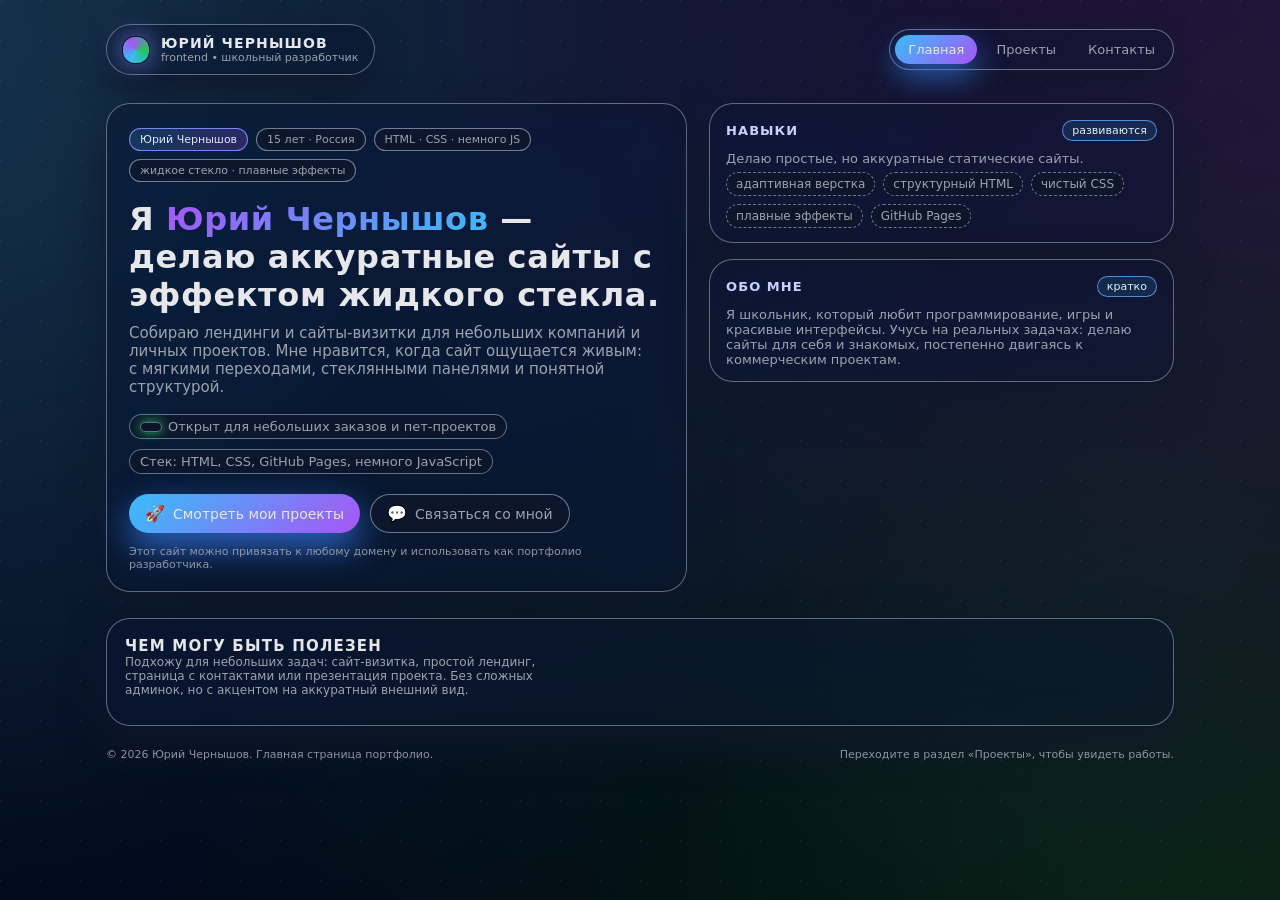
==== commit 99d03576: "testsite" ====
--- a/index.html
+++ b/index.html
@@ -2,537 +2,9 @@
 <html lang="ru">
 <head>
   <meta charset="UTF-8" />
-  <title>Юрий Чернышов — портфолио</title>
+  <title>Юрий Чернышов — главная</title>
   <meta name="viewport" content="width=device-width, initial-scale=1" />
-  <style>
-    :root {
-      --bg-main: #020617;
-      --accent-1: #38bdf8;
-      --accent-2: #a855f7;
-      --accent-3: #22c55e;
-      --text-main: #e5e7eb;
-      --text-muted: #9ca3af;
-      --glass-bg: rgba(15, 23, 42, 0.55);
-      --glass-border: rgba(148, 163, 184, 0.6);
-      --radius-lg: 20px;
-      --radius-pill: 999px;
-      --shadow-soft: 0 18px 40px rgba(15, 23, 42, 0.85);
-    }
-
-    * {
-      margin: 0;
-      padding: 0;
-      box-sizing: border-box;
-    }
-
-    body {
-      font-family: system-ui, -apple-system, BlinkMacSystemFont, "SF Pro Text",
-        "Segoe UI", sans-serif;
-      min-height: 100vh;
-      background:
-        radial-gradient(circle at top left, #0f172a, #020617 55%, #000 100%);
-      color: var(--text-main);
-      -webkit-font-smoothing: antialiased;
-      overflow-x: hidden;
-      position: relative;
-    }
-
-    /* Фон под стеклом */
-    body::before {
-      content: "";
-      position: fixed;
-      inset: -20%;
-      background:
-        radial-gradient(circle at 10% 20%, rgba(56, 189, 248, 0.22), transparent 55%),
-        radial-gradient(circle at 90% 10%, rgba(168, 85, 247, 0.25), transparent 55%),
-        radial-gradient(circle at 80% 85%, rgba(34, 197, 94, 0.22), transparent 55%);
-      opacity: 0.75;
-      z-index: -2;
-      pointer-events: none;
-    }
-
-    body::after {
-      content: "";
-      position: fixed;
-      inset: 0;
-      background-image:
-        radial-gradient(circle at 1px 1px, rgba(148, 163, 184, 0.18) 1px, transparent 0);
-      background-size: 40px 40px;
-      opacity: 0.4;
-      z-index: -1;
-      pointer-events: none;
-    }
-
-    .app-shell {
-      max-width: 1100px;
-      margin: 0 auto;
-      padding: 24px 16px 64px;
-    }
-
-    /* Верхняя панель */
-    header {
-      display: flex;
-      align-items: center;
-      justify-content: space-between;
-      gap: 16px;
-      margin-bottom: 28px;
-    }
-
-    .logo-glass {
-      display: inline-flex;
-      align-items: center;
-      gap: 12px;
-      padding: 10px 16px;
-      border-radius: var(--radius-pill);
-      background: rgba(15, 23, 42, 0.55);
-      border: 1px solid var(--glass-border);
-      box-shadow: 0 14px 30px rgba(15, 23, 42, 0.9);
-      backdrop-filter: blur(18px) saturate(150%);
-      -webkit-backdrop-filter: blur(18px) saturate(150%);
-    }
-
-    .logo-mark {
-      width: 26px;
-      height: 26px;
-      border-radius: 12px;
-      background:
-        conic-gradient(from 210deg,
-          var(--accent-1),
-          var(--accent-2),
-          var(--accent-3),
-          var(--accent-1));
-      box-shadow:
-        0 0 0 1px rgba(15, 23, 42, 0.9),
-        0 0 26px rgba(129, 140, 248, 0.9);
-    }
-
-    .logo-text {
-      display: flex;
-      flex-direction: column;
-    }
-
-    .logo-title {
-      font-size: 14px;
-      font-weight: 600;
-      letter-spacing: 0.08em;
-      text-transform: uppercase;
-    }
-
-    .logo-sub {
-      font-size: 11px;
-      color: var(--text-muted);
-    }
-
-    nav {
-      display: flex;
-      gap: 6px;
-      padding: 5px;
-      border-radius: var(--radius-pill);
-      background: rgba(15, 23, 42, 0.5);
-      border: 1px solid rgba(148, 163, 184, 0.65);
-      box-shadow: 0 10px 26px rgba(15, 23, 42, 0.85);
-      backdrop-filter: blur(16px) saturate(150%);
-      -webkit-backdrop-filter: blur(16px) saturate(150%);
-    }
-
-    nav a {
-      font-size: 13px;
-      color: var(--text-muted);
-      text-decoration: none;
-      padding: 7px 13px;
-      border-radius: var(--radius-pill);
-      transition: background 0.18s ease, color 0.18s ease, transform 0.18s ease;
-    }
-
-    nav a:hover {
-      background: rgba(15, 23, 42, 0.9);
-      color: #e5e7eb;
-      transform: translateY(-1px);
-    }
-
-    nav a.primary {
-      background: linear-gradient(135deg, var(--accent-1), var(--accent-2));
-      color: #e5e7eb;
-      box-shadow: 0 12px 30px rgba(59, 130, 246, 0.7);
-    }
-
-    @media (max-width: 780px) {
-      header {
-        flex-direction: column;
-        align-items: flex-start;
-      }
-
-      nav {
-        width: 100%;
-        justify-content: space-between;
-      }
-    }
-
-    /* Основная сетка */
-    main {
-      display: grid;
-      grid-template-columns: minmax(0, 1.25fr) minmax(0, 1fr);
-      gap: 22px;
-    }
-
-    @media (max-width: 900px) {
-      main {
-        grid-template-columns: minmax(0, 1fr);
-      }
-    }
-
-    /* Жидкое стекло: hero */
-    .hero-glass {
-      border-radius: 26px;
-      padding: 24px 22px 20px;
-      background: linear-gradient(
-          135deg,
-          rgba(56, 189, 248, 0.17),
-          rgba(168, 85, 247, 0.2)
-        ),
-        rgba(15, 23, 42, 0.4);
-      border: 1px solid rgba(129, 140, 248, 0.65);
-      box-shadow: var(--shadow-soft);
-      backdrop-filter: blur(22px) saturate(170%);
-      -webkit-backdrop-filter: blur(22px) saturate(170%);
-      position: relative;
-      overflow: hidden;
-    }
-
-    .hero-glass::after {
-      content: "";
-      position: absolute;
-      inset: 0;
-      background:
-        radial-gradient(circle at 0% 0%, rgba(15, 23, 42, 0.45), transparent 55%),
-        radial-gradient(circle at 100% 100%, rgba(15, 23, 42, 0.55), transparent 55%);
-      opacity: 0.8;
-      pointer-events: none;
-      z-index: -1;
-    }
-
-    .hero-chips {
-      display: flex;
-      flex-wrap: wrap;
-      gap: 8px;
-      margin-bottom: 18px;
-    }
-
-    .chip {
-      font-size: 11px;
-      padding: 4px 10px;
-      border-radius: var(--radius-pill);
-      border: 1px solid rgba(148, 163, 184, 0.75);
-      color: var(--text-muted);
-      background: rgba(15, 23, 42, 0.75);
-      backdrop-filter: blur(14px) saturate(150%);
-      -webkit-backdrop-filter: blur(14px) saturate(150%);
-    }
-
-    .chip.accent {
-      border-color: rgba(129, 140, 248, 0.95);
-      color: #e0e7ff;
-      background: linear-gradient(135deg, rgba(56, 189, 248, 0.18), rgba(168, 85, 247, 0.24));
-    }
-
-    .hero-title {
-      font-size: clamp(26px, 3.2vw, 32px);
-      font-weight: 650;
-      letter-spacing: 0.02em;
-      margin-bottom: 10px;
-    }
-
-    .hero-title span {
-      background: linear-gradient(135deg, var(--accent-2), var(--accent-1));
-      -webkit-background-clip: text;
-      color: transparent;
-    }
-
-    .hero-subtitle {
-      font-size: 15px;
-      color: var(--text-muted);
-      margin-bottom: 18px;
-      max-width: 520px;
-    }
-
-    .hero-meta {
-      display: flex;
-      flex-wrap: wrap;
-      gap: 10px;
-      margin-bottom: 20px;
-      font-size: 13px;
-      color: var(--text-muted);
-    }
-
-    .hero-meta span {
-      display: inline-flex;
-      align-items: center;
-      gap: 6px;
-      padding: 4px 10px;
-      border-radius: var(--radius-pill);
-      background: rgba(15, 23, 42, 0.7);
-      border: 1px solid rgba(148, 163, 184, 0.65);
-      backdrop-filter: blur(14px) saturate(130%);
-      -webkit-backdrop-filter: blur(14px) saturate(130%);
-    }
-
-    .status-dot {
-      width: 7px;
-      height: 7px;
-      border-radius: 999px;
-      background: #22c55e;
-      box-shadow: 0 0 12px rgba(34, 197, 94, 0.95);
-    }
-
-    .hero-actions {
-      display: flex;
-      flex-wrap: wrap;
-      gap: 10px;
-      margin-bottom: 12px;
-    }
-
-    .btn {
-      border-radius: var(--radius-pill);
-      padding: 9px 16px;
-      font-size: 14px;
-      border: none;
-      cursor: pointer;
-      display: inline-flex;
-      align-items: center;
-      gap: 8px;
-      text-decoration: none;
-      transition: transform 0.15s ease, box-shadow 0.15s ease, background 0.15s ease, opacity 0.15s ease;
-      white-space: nowrap;
-    }
-
-    .btn-primary {
-      background: linear-gradient(135deg, var(--accent-1), var(--accent-2));
-      color: #e5e7eb;
-      box-shadow: 0 14px 34px rgba(59, 130, 246, 0.75);
-      font-weight: 500;
-      backdrop-filter: blur(14px) saturate(170%);
-      -webkit-backdrop-filter: blur(14px) saturate(170%);
-    }
-
-    .btn-primary:hover {
-      transform: translateY(-1px);
-      box-shadow: 0 18px 40px rgba(59, 130, 246, 0.9);
-    }
-
-    .btn-ghost {
-      background: rgba(15, 23, 42, 0.72);
-      color: var(--text-muted);
-      border: 1px solid rgba(148, 163, 184, 0.7);
-      backdrop-filter: blur(14px) saturate(150%);
-      -webkit-backdrop-filter: blur(14px) saturate(150%);
-    }
-
-    .btn-ghost:hover {
-      background: rgba(15, 23, 42, 0.9);
-      color: #e5e7eb;
-    }
-
-    .btn-icon {
-      font-size: 16px;
-    }
-
-    .hero-footnote {
-      font-size: 11px;
-      color: var(--text-muted);
-      opacity: 0.9;
-    }
-
-    /* Правая колонка */
-    .side-column {
-      display: flex;
-      flex-direction: column;
-      gap: 16px;
-    }
-
-    .card-glass {
-      border-radius: var(--radius-lg);
-      padding: 16px 16px 14px;
-      background: var(--glass-bg);
-      border: 1px solid var(--glass-border);
-      box-shadow: 0 14px 32px rgba(15, 23, 42, 0.9);
-      backdrop-filter: blur(20px) saturate(160%);
-      -webkit-backdrop-filter: blur(20px) saturate(160%);
-    }
-
-    .card-header {
-      display: flex;
-      align-items: center;
-      justify-content: space-between;
-      gap: 10px;
-      margin-bottom: 10px;
-    }
-
-    .card-title {
-      font-size: 13px;
-      font-weight: 600;
-      letter-spacing: 0.08em;
-      text-transform: uppercase;
-      color: #c7d2fe;
-    }
-
-    .card-tag {
-      font-size: 11px;
-      padding: 3px 9px;
-      border-radius: var(--radius-pill);
-      background: rgba(56, 189, 248, 0.12);
-      border: 1px solid rgba(96, 165, 250, 0.8);
-      color: #e0f2fe;
-    }
-
-    .card-body {
-      font-size: 13px;
-      color: var(--text-main);
-    }
-
-    .muted {
-      color: var(--text-muted);
-    }
-
-    .list-plain {
-      list-style: none;
-      display: flex;
-      flex-wrap: wrap;
-      gap: 8px;
-      margin-top: 6px;
-    }
-
-    .list-plain li {
-      font-size: 12px;
-      padding: 4px 9px;
-      border-radius: var(--radius-pill);
-      border: 1px dashed rgba(148, 163, 184, 0.7);
-      background: rgba(15, 23, 42, 0.75);
-      backdrop-filter: blur(14px);
-      -webkit-backdrop-filter: blur(14px);
-      color: var(--text-muted);
-    }
-
-    /* Секция проектов */
-    .section-glass {
-      margin-top: 26px;
-      border-radius: 24px;
-      padding: 18px 18px 16px;
-      background: rgba(15, 23, 42, 0.6);
-      border: 1px solid rgba(148, 163, 184, 0.75);
-      box-shadow: 0 18px 42px rgba(15, 23, 42, 0.95);
-      backdrop-filter: blur(24px) saturate(170%);
-      -webkit-backdrop-filter: blur(24px) saturate(170%);
-    }
-
-    .section-header {
-      display: flex;
-      justify-content: space-between;
-      gap: 10px;
-      margin-bottom: 12px;
-    }
-
-    .section-title {
-      font-size: 15px;
-      font-weight: 600;
-      letter-spacing: 0.08em;
-      text-transform: uppercase;
-    }
-
-    .section-sub {
-      font-size: 12px;
-      color: var(--text-muted);
-      max-width: 470px;
-    }
-
-    .projects-grid {
-      display: grid;
-      grid-template-columns: repeat(auto-fit, minmax(230px, 1fr));
-      gap: 12px;
-      margin-top: 8px;
-    }
-
-    .project-card {
-      border-radius: 18px;
-      padding: 12px 12px 10px;
-      background: linear-gradient(
-          145deg,
-          rgba(56, 189, 248, 0.18),
-          rgba(15, 23, 42, 0.85)
-        );
-      border: 1px solid rgba(129, 140, 248, 0.8);
-      box-shadow: 0 14px 30px rgba(15, 23, 42, 0.95);
-      backdrop-filter: blur(18px) saturate(160%);
-      -webkit-backdrop-filter: blur(18px) saturate(160%);
-    }
-
-    .project-name {
-      font-size: 14px;
-      font-weight: 500;
-      margin-bottom: 4px;
-    }
-
-    .project-type {
-      font-size: 11px;
-      color: var(--text-muted);
-      margin-bottom: 6px;
-    }
-
-    .project-desc {
-      font-size: 12px;
-      margin-bottom: 8px;
-      color: var(--text-main);
-    }
-
-    .project-meta {
-      display: flex;
-      justify-content: space-between;
-      font-size: 11px;
-      color: var(--text-muted);
-      align-items: center;
-    }
-
-    .pill {
-      padding: 3px 8px;
-      border-radius: var(--radius-pill);
-      background: rgba(15, 23, 42, 0.85);
-      border: 1px solid rgba(148, 163, 184, 0.8);
-    }
-
-    footer {
-      margin-top: 22px;
-      font-size: 11px;
-      color: var(--text-muted);
-      display: flex;
-      justify-content: space-between;
-      gap: 10px;
-      opacity: 0.9;
-    }
-
-    footer a {
-      color: #a5b4fc;
-      text-decoration: none;
-      font-size: 11px;
-    }
-
-    footer a:hover {
-      text-decoration: underline;
-    }
-
-    @media (max-width: 600px) {
-      .hero-glass {
-        padding: 20px 16px;
-      }
-
-      .section-glass {
-        padding: 16px 14px;
-      }
-
-      footer {
-        flex-direction: column;
-        align-items: flex-start;
-      }
-    }
-  </style>
+  <link rel="stylesheet" href="styles.css" />
 </head>
 <body>
   <div class="app-shell">
@@ -545,29 +17,28 @@
         </div>
       </div>
       <nav>
-        <a href="#about">Обо мне</a>
-        <a href="#projects">Проекты</a>
-        <a href="#contact">Контакты</a>
-        <a href="#city" class="primary">Мой город</a>
+        <a href="index.html" class="active">Главная</a>
+        <a href="projects.html">Проекты</a>
+        <a href="contact.html">Контакты</a>
       </nav>
     </header>
 
     <main>
-      <!-- Левая стеклянная карточка -->
-      <section class="hero-glass" id="about">
+      <section class="hero-glass">
         <div class="hero-chips">
           <span class="chip accent">Юрий Чернышов</span>
           <span class="chip">15 лет · Россия</span>
           <span class="chip">HTML · CSS · немного JS</span>
-          <span class="chip">делаю аккуратные мини‑сайты</span>
+          <span class="chip">жидкое стекло · плавные эффекты</span>
         </div>
 
         <h1 class="hero-title">
-          Я <span>Юрий Чернышов</span> — делаю чистые сайты и экспериментирую с современным UI.
+          Я <span>Юрий Чернышов</span> — делаю аккуратные сайты с эффектом жидкого стекла.
         </h1>
         <p class="hero-subtitle">
           Собираю лендинги и сайты‑визитки для небольших компаний и личных проектов.
-          Люблю минимализм, плавные анимации и эффект жидкого стекла в интерфейсах.
+          Мне нравится, когда сайт ощущается живым: с мягкими переходами, стеклянными панелями
+          и понятной структурой.
         </p>
 
         <div class="hero-meta">
@@ -579,11 +50,11 @@
         </div>
 
         <div class="hero-actions">
-          <a href="#projects" class="btn btn-primary">
+          <a href="projects.html" class="btn btn-primary">
             <span class="btn-icon">🚀</span>
             <span>Смотреть мои проекты</span>
           </a>
-          <a href="#contact" class="btn btn-ghost">
+          <a href="contact.html" class="btn btn-ghost">
             <span class="btn-icon">💬</span>
             <span>Связаться со мной</span>
           </a>
@@ -594,7 +65,6 @@
         </p>
       </section>
 
-      <!-- Правая колонка -->
       <aside class="side-column">
         <div class="card-glass">
           <div class="card-header">
@@ -613,94 +83,37 @@
           </div>
         </div>
 
-        <div class="card-glass" id="contact">
+        <div class="card-glass">
           <div class="card-header">
-            <h2 class="card-title">Контакты</h2>
-            <span class="card-tag">удобнее писать в мессенджере</span>
-          </div>
-          <div class="card-body">
-            <p class="muted">Если нужен сайт или есть идея проекта — пиши.</p>
-            <ul class="list-plain">
-              <li>Telegram: @windziv</li>
-              <li>Другие контакты — по запросу</li>
-            </ul>
-          </div>
-        </div>
-
-        <div class="card-glass" id="city">
-          <div class="card-header">
-            <h2 class="card-title">Мой город</h2>
-            <span class="card-tag">Бийск · Алтай</span>
+            <h2 class="card-title">Обо мне</h2>
+            <span class="card-tag">кратко</span>
           </div>
           <div class="card-body">
             <p class="muted">
-              Живу в Бийске, Алтайский край. Интересно работать с локальными
-              бизнесами — мастерскими, салонами, небольшими магазинами. Им
-              важен понятный сайт, который не мешает, а помогает.
+              Я школьник, который любит программирование, игры и красивые интерфейсы.
+              Учусь на реальных задачах: делаю сайты для себя и знакомых, постепенно
+              двигаясь к коммерческим проектам.
             </p>
           </div>
         </div>
       </aside>
     </main>
 
-    <!-- Проекты -->
-    <section class="section-glass" id="projects">
+    <section class="section-glass">
       <div class="section-header">
         <div>
-          <h2 class="section-title">Мои проекты</h2>
+          <h2 class="section-title">Чем могу быть полезен</h2>
           <p class="section-sub">
-            Учебные и реальные работы, на которых я прокачиваю верстку
-            и готовлюсь к коммерческим сайтам для компаний из 2ГИС и не только.
+            Подхожу для небольших задач: сайт‑визитка, простой лендинг, страница с контактами
+            или презентация проекта. Без сложных админок, но с акцентом на аккуратный внешний вид.
           </p>
         </div>
-      </div>
-
-      <div class="projects-grid">
-        <article class="project-card">
-          <h3 class="project-name">Личный сайт Юрия Чернышова</h3>
-          <p class="project-type">портфолио · жидкое стекло</p>
-          <p class="project-desc">
-            Одностраничный сайт‑портфолио с эффектом glassmorphism. Содержит
-            информацию обо мне, навыках, проектах и контактах. Развернут на GitHub Pages.
-          </p>
-          <div class="project-meta">
-            <span class="pill">HTML · CSS</span>
-            <span>портфолио</span>
-          </div>
-        </article>
-
-        <article class="project-card">
-          <h3 class="project-name">Шаблон сайта‑визитки</h3>
-          <p class="project-type">под локальный бизнес</p>
-          <p class="project-desc">
-            Базовый шаблон для небольших компаний: блоки «о компании», услуги,
-            цены, контакты и карта. Можно быстро адаптировать под парикмахерскую,
-            шиномонтаж или мастерскую.
-          </p>
-          <div class="project-meta">
-            <span class="pill">лендинги</span>
-            <span>готов к кастому</span>
-          </div>
-        </article>
-
-        <article class="project-card">
-          <h3 class="project-name">Учебные мини‑проекты</h3>
-          <p class="project-type">эксперименты с UI</p>
-          <p class="project-desc">
-            Небольшие страницы с анимациями, эффектом стекла и экспериментами
-            с типографикой. Использую их, чтобы пробовать идеи перед реальными заказами.
-          </p>
-          <div class="project-meta">
-            <span class="pill">pet‑projects</span>
-            <span>в процессе</span>
-          </div>
-        </article>
       </div>
     </section>
 
     <footer>
-      <span>© <span id="year"></span> Юрий Чернышов. Сайт сделан на HTML и CSS с эффектом жидкого стекла.</span>
-      <span>Готов сделать похожий аккуратный сайт под ваш проект.</span>
+      <span>© <span id="year"></span> Юрий Чернышов. Главная страница портфолио.</span>
+      <span>Переходите в раздел «Проекты», чтобы увидеть работы.</span>
     </footer>
   </div>
 
--- a/styles.css
+++ b/styles.css
@@ -0,0 +1,564 @@
+:root {
+  --bg-main: #020617;
+  --accent-1: #38bdf8;
+  --accent-2: #a855f7;
+  --accent-3: #22c55e;
+  --text-main: #e5e7eb;
+  --text-muted: #9ca3af;
+  --glass-bg: rgba(15, 23, 42, 0.55);
+  --glass-border: rgba(148, 163, 184, 0.6);
+  --radius-lg: 20px;
+  --radius-pill: 999px;
+  --shadow-soft: 0 18px 40px rgba(15, 23, 42, 0.85);
+  --transition-fast: 0.18s ease;
+  --transition-med: 0.28s ease;
+}
+
+* {
+  margin: 0;
+  padding: 0;
+  box-sizing: border-box;
+}
+
+html {
+  scroll-behavior: smooth;
+}
+
+body {
+  font-family: system-ui, -apple-system, BlinkMacSystemFont, "SF Pro Text",
+    "Segoe UI", sans-serif;
+  min-height: 100vh;
+  background:
+    radial-gradient(circle at top left, #0f172a, #020617 55%, #000 100%);
+  color: var(--text-main);
+  -webkit-font-smoothing: antialiased;
+  overflow-x: hidden;
+  position: relative;
+}
+
+/* фон под стеклом */
+body::before {
+  content: "";
+  position: fixed;
+  inset: -20%;
+  background:
+    radial-gradient(circle at 10% 20%, rgba(56, 189, 248, 0.22), transparent 55%),
+    radial-gradient(circle at 90% 10%, rgba(168, 85, 247, 0.28), transparent 55%),
+    radial-gradient(circle at 80% 85%, rgba(34, 197, 94, 0.22), transparent 55%);
+  opacity: 0.8;
+  z-index: -2;
+  pointer-events: none;
+  filter: blur(2px);
+}
+
+body::after {
+  content: "";
+  position: fixed;
+  inset: 0;
+  background-image:
+    radial-gradient(circle at 1px 1px, rgba(148, 163, 184, 0.18) 1px, transparent 0);
+  background-size: 40px 40px;
+  opacity: 0.4;
+  z-index: -1;
+  pointer-events: none;
+}
+
+.app-shell {
+  max-width: 1100px;
+  margin: 0 auto;
+  padding: 24px 16px 64px;
+  animation: fadeInBody 0.5s var(--transition-med) 1;
+}
+
+/* плавный вход страницы */
+@keyframes fadeInBody {
+  from {
+    opacity: 0;
+    transform: translateY(8px);
+  }
+  to {
+    opacity: 1;
+    transform: translateY(0);
+  }
+}
+
+/* верхняя панель */
+header {
+  display: flex;
+  align-items: center;
+  justify-content: space-between;
+  gap: 16px;
+  margin-bottom: 28px;
+}
+
+.logo-glass {
+  display: inline-flex;
+  align-items: center;
+  gap: 12px;
+  padding: 10px 16px;
+  border-radius: var(--radius-pill);
+  background: rgba(15, 23, 42, 0.55);
+  border: 1px solid var(--glass-border);
+  box-shadow: 0 14px 30px rgba(15, 23, 42, 0.9);
+  backdrop-filter: blur(18px) saturate(150%);
+  -webkit-backdrop-filter: blur(18px) saturate(150%);
+  transition: transform var(--transition-med), box-shadow var(--transition-med);
+}
+
+.logo-glass:hover {
+  transform: translateY(-1px);
+  box-shadow: 0 18px 40px rgba(15, 23, 42, 0.95);
+}
+
+.logo-mark {
+  width: 26px;
+  height: 26px;
+  border-radius: 12px;
+  background:
+    conic-gradient(from 210deg,
+      var(--accent-1),
+      var(--accent-2),
+      var(--accent-3),
+      var(--accent-1));
+  box-shadow:
+    0 0 0 1px rgba(15, 23, 42, 0.9),
+    0 0 26px rgba(129, 140, 248, 0.9);
+}
+
+.logo-text {
+  display: flex;
+  flex-direction: column;
+}
+
+.logo-title {
+  font-size: 14px;
+  font-weight: 600;
+  letter-spacing: 0.08em;
+  text-transform: uppercase;
+}
+
+.logo-sub {
+  font-size: 11px;
+  color: var(--text-muted);
+}
+
+nav {
+  display: flex;
+  gap: 6px;
+  padding: 5px;
+  border-radius: var(--radius-pill);
+  background: rgba(15, 23, 42, 0.5);
+  border: 1px solid rgba(148, 163, 184, 0.65);
+  box-shadow: 0 10px 26px rgba(15, 23, 42, 0.85);
+  backdrop-filter: blur(16px) saturate(150%);
+  -webkit-backdrop-filter: blur(16px) saturate(150%);
+}
+
+nav a {
+  font-size: 13px;
+  color: var(--text-muted);
+  text-decoration: none;
+  padding: 7px 13px;
+  border-radius: var(--radius-pill);
+  transition:
+    background var(--transition-fast),
+    color var(--transition-fast),
+    transform var(--transition-fast),
+    box-shadow var(--transition-fast);
+}
+
+nav a:hover {
+  background: rgba(15, 23, 42, 0.9);
+  color: #e5e7eb;
+  transform: translateY(-1px);
+  box-shadow: 0 6px 16px rgba(15, 23, 42, 0.9);
+}
+
+nav a.active {
+  background: linear-gradient(135deg, var(--accent-1), var(--accent-2));
+  color: #e5e7eb;
+  box-shadow: 0 12px 30px rgba(59, 130, 246, 0.7);
+}
+
+@media (max-width: 780px) {
+  header {
+    flex-direction: column;
+    align-items: flex-start;
+  }
+
+  nav {
+    width: 100%;
+    justify-content: space-between;
+  }
+}
+
+/* сетка главного контента */
+main {
+  display: grid;
+  grid-template-columns: minmax(0, 1.25fr) minmax(0, 1fr);
+  gap: 22px;
+}
+
+@media (max-width: 900px) {
+  main {
+    grid-template-columns: minmax(0, 1fr);
+  }
+}
+
+/* стеклянная карточка */
+.hero-glass,
+.card-glass,
+.section-glass {
+  background: var(--glass-bg);
+  border: 1px solid var(--glass-border);
+  box-shadow: var(--shadow-soft);
+  backdrop-filter: blur(22px) saturate(170%);
+  -webkit-backdrop-filter: blur(22px) saturate(170%);
+  border-radius: 24px;
+  transition:
+    transform var(--transition-med),
+    box-shadow var(--transition-med),
+    border-color var(--transition-med),
+    background var(--transition-med);
+}
+
+.hero-glass:hover,
+.card-glass:hover,
+.section-glass:hover {
+  transform: translateY(-2px);
+  box-shadow: 0 20px 46px rgba(15, 23, 42, 0.98);
+  border-color: rgba(148, 163, 184, 0.9);
+}
+
+.hero-glass {
+  padding: 24px 22px 20px;
+}
+
+/* chips */
+.hero-chips {
+  display: flex;
+  flex-wrap: wrap;
+  gap: 8px;
+  margin-bottom: 18px;
+}
+
+.chip {
+  font-size: 11px;
+  padding: 4px 10px;
+  border-radius: var(--radius-pill);
+  border: 1px solid rgba(148, 163, 184, 0.75);
+  color: var(--text-muted);
+  background: rgba(15, 23, 42, 0.75);
+  backdrop-filter: blur(14px) saturate(150%);
+  -webkit-backdrop-filter: blur(14px) saturate(150%);
+}
+
+.chip.accent {
+  border-color: rgba(129, 140, 248, 0.95);
+  color: #e0e7ff;
+  background: linear-gradient(135deg,
+    rgba(56, 189, 248, 0.18),
+    rgba(168, 85, 247, 0.24));
+}
+
+/* текст */
+.hero-title {
+  font-size: clamp(26px, 3.2vw, 32px);
+  font-weight: 650;
+  letter-spacing: 0.02em;
+  margin-bottom: 10px;
+}
+
+.hero-title span {
+  background: linear-gradient(135deg, var(--accent-2), var(--accent-1));
+  -webkit-background-clip: text;
+  color: transparent;
+}
+
+.hero-subtitle {
+  font-size: 15px;
+  color: var(--text-muted);
+  margin-bottom: 18px;
+  max-width: 520px;
+}
+
+.hero-meta {
+  display: flex;
+  flex-wrap: wrap;
+  gap: 10px;
+  margin-bottom: 20px;
+  font-size: 13px;
+  color: var(--text-muted);
+}
+
+.hero-meta span {
+  display: inline-flex;
+  align-items: center;
+  gap: 6px;
+  padding: 4px 10px;
+  border-radius: var(--radius-pill);
+  background: rgba(15, 23, 42, 0.7);
+  border: 1px solid rgba(148, 163, 184, 0.65);
+  backdrop-filter: blur(14px) saturate(130%);
+  -webkit-backdrop-filter: blur(14px) saturate(130%);
+}
+
+.status-dot {
+  width: 7px;
+  height: 7px;
+  border-radius: 999px;
+  background: #22c55e;
+  box-shadow: 0 0 12px rgba(34, 197, 94, 0.95);
+}
+
+/* кнопки */
+.hero-actions {
+  display: flex;
+  flex-wrap: wrap;
+  gap: 10px;
+  margin-bottom: 12px;
+}
+
+.btn {
+  border-radius: var(--radius-pill);
+  padding: 9px 16px;
+  font-size: 14px;
+  border: none;
+  cursor: pointer;
+  display: inline-flex;
+  align-items: center;
+  gap: 8px;
+  text-decoration: none;
+  transition:
+    transform var(--transition-med),
+    box-shadow var(--transition-med),
+    background var(--transition-med),
+    color var(--transition-med),
+    opacity var(--transition-fast);
+  white-space: nowrap;
+}
+
+.btn-primary {
+  background: linear-gradient(135deg, var(--accent-1), var(--accent-2));
+  color: #e5e7eb;
+  box-shadow: 0 14px 34px rgba(59, 130, 246, 0.75);
+  font-weight: 500;
+  backdrop-filter: blur(14px) saturate(170%);
+  -webkit-backdrop-filter: blur(14px) saturate(170%);
+}
+
+.btn-primary:hover {
+  transform: translateY(-1px);
+  box-shadow: 0 18px 40px rgba(59, 130, 246, 0.9);
+}
+
+.btn-ghost {
+  background: rgba(15, 23, 42, 0.72);
+  color: var(--text-muted);
+  border: 1px solid rgba(148, 163, 184, 0.7);
+  backdrop-filter: blur(14px) saturate(150%);
+  -webkit-backdrop-filter: blur(14px) saturate(150%);
+}
+
+.btn-ghost:hover {
+  background: rgba(15, 23, 42, 0.9);
+  color: #e5e7eb;
+}
+
+.btn-icon {
+  font-size: 16px;
+}
+
+.hero-footnote {
+  font-size: 11px;
+  color: var(--text-muted);
+  opacity: 0.9;
+}
+
+/* правая колонка */
+.side-column {
+  display: flex;
+  flex-direction: column;
+  gap: 16px;
+}
+
+.card-glass {
+  padding: 16px 16px 14px;
+}
+
+.card-header {
+  display: flex;
+  align-items: center;
+  justify-content: space-between;
+  gap: 10px;
+  margin-bottom: 10px;
+}
+
+.card-title {
+  font-size: 13px;
+  font-weight: 600;
+  letter-spacing: 0.08em;
+  text-transform: uppercase;
+  color: #c7d2fe;
+}
+
+.card-tag {
+  font-size: 11px;
+  padding: 3px 9px;
+  border-radius: var(--radius-pill);
+  background: rgba(56, 189, 248, 0.12);
+  border: 1px solid rgba(96, 165, 250, 0.8);
+  color: #e0f2fe;
+}
+
+.card-body {
+  font-size: 13px;
+}
+
+.muted {
+  color: var(--text-muted);
+}
+
+.list-plain {
+  list-style: none;
+  display: flex;
+  flex-wrap: wrap;
+  gap: 8px;
+  margin-top: 6px;
+}
+
+.list-plain li {
+  font-size: 12px;
+  padding: 4px 9px;
+  border-radius: var(--radius-pill);
+  border: 1px dashed rgba(148, 163, 184, 0.7);
+  background: rgba(15, 23, 42, 0.75);
+  backdrop-filter: blur(14px);
+  -webkit-backdrop-filter: blur(14px);
+  color: var(--text-muted);
+}
+
+/* секция проектов */
+.section-glass {
+  margin-top: 26px;
+  padding: 18px 18px 16px;
+}
+
+.section-header {
+  display: flex;
+  justify-content: space-between;
+  gap: 10px;
+  margin-bottom: 12px;
+}
+
+.section-title {
+  font-size: 15px;
+  font-weight: 600;
+  letter-spacing: 0.08em;
+  text-transform: uppercase;
+}
+
+.section-sub {
+  font-size: 12px;
+  color: var(--text-muted);
+  max-width: 470px;
+}
+
+.projects-grid {
+  display: grid;
+  grid-template-columns: repeat(auto-fit, minmax(230px, 1fr));
+  gap: 12px;
+  margin-top: 8px;
+}
+
+.project-card {
+  border-radius: 18px;
+  padding: 12px 12px 10px;
+  background: linear-gradient(
+      145deg,
+      rgba(56, 189, 248, 0.18),
+      rgba(15, 23, 42, 0.85)
+    );
+  border: 1px solid rgba(129, 140, 248, 0.8);
+  box-shadow: 0 14px 30px rgba(15, 23, 42, 0.95);
+  backdrop-filter: blur(18px) saturate(160%);
+  -webkit-backdrop-filter: blur(18px) saturate(160%);
+  transition:
+    transform var(--transition-med),
+    box-shadow var(--transition-med),
+    border-color var(--transition-med);
+}
+
+.project-card:hover {
+  transform: translateY(-2px);
+  box-shadow: 0 20px 40px rgba(15, 23, 42, 0.98);
+  border-color: rgba(129, 140, 248, 1);
+}
+
+.project-name {
+  font-size: 14px;
+  font-weight: 500;
+  margin-bottom: 4px;
+}
+
+.project-type {
+  font-size: 11px;
+  color: var(--text-muted);
+  margin-bottom: 6px;
+}
+
+.project-desc {
+  font-size: 12px;
+  margin-bottom: 8px;
+}
+
+.project-meta {
+  display: flex;
+  justify-content: space-between;
+  font-size: 11px;
+  color: var(--text-muted);
+  align-items: center;
+}
+
+.pill {
+  padding: 3px 8px;
+  border-radius: var(--radius-pill);
+  background: rgba(15, 23, 42, 0.85);
+  border: 1px solid rgba(148, 163, 184, 0.8);
+}
+
+/* футер */
+footer {
+  margin-top: 22px;
+  font-size: 11px;
+  color: var(--text-muted);
+  display: flex;
+  justify-content: space-between;
+  gap: 10px;
+  opacity: 0.9;
+}
+
+footer a {
+  color: #a5b4fc;
+  text-decoration: none;
+  font-size: 11px;
+}
+
+footer a:hover {
+  text-decoration: underline;
+}
+
+@media (max-width: 600px) {
+  .hero-glass {
+    padding: 20px 16px;
+  }
+
+  .section-glass {
+    padding: 16px 14px;
+  }
+
+  footer {
+    flex-direction: column;
+    align-items: flex-start;
+  }
+}
